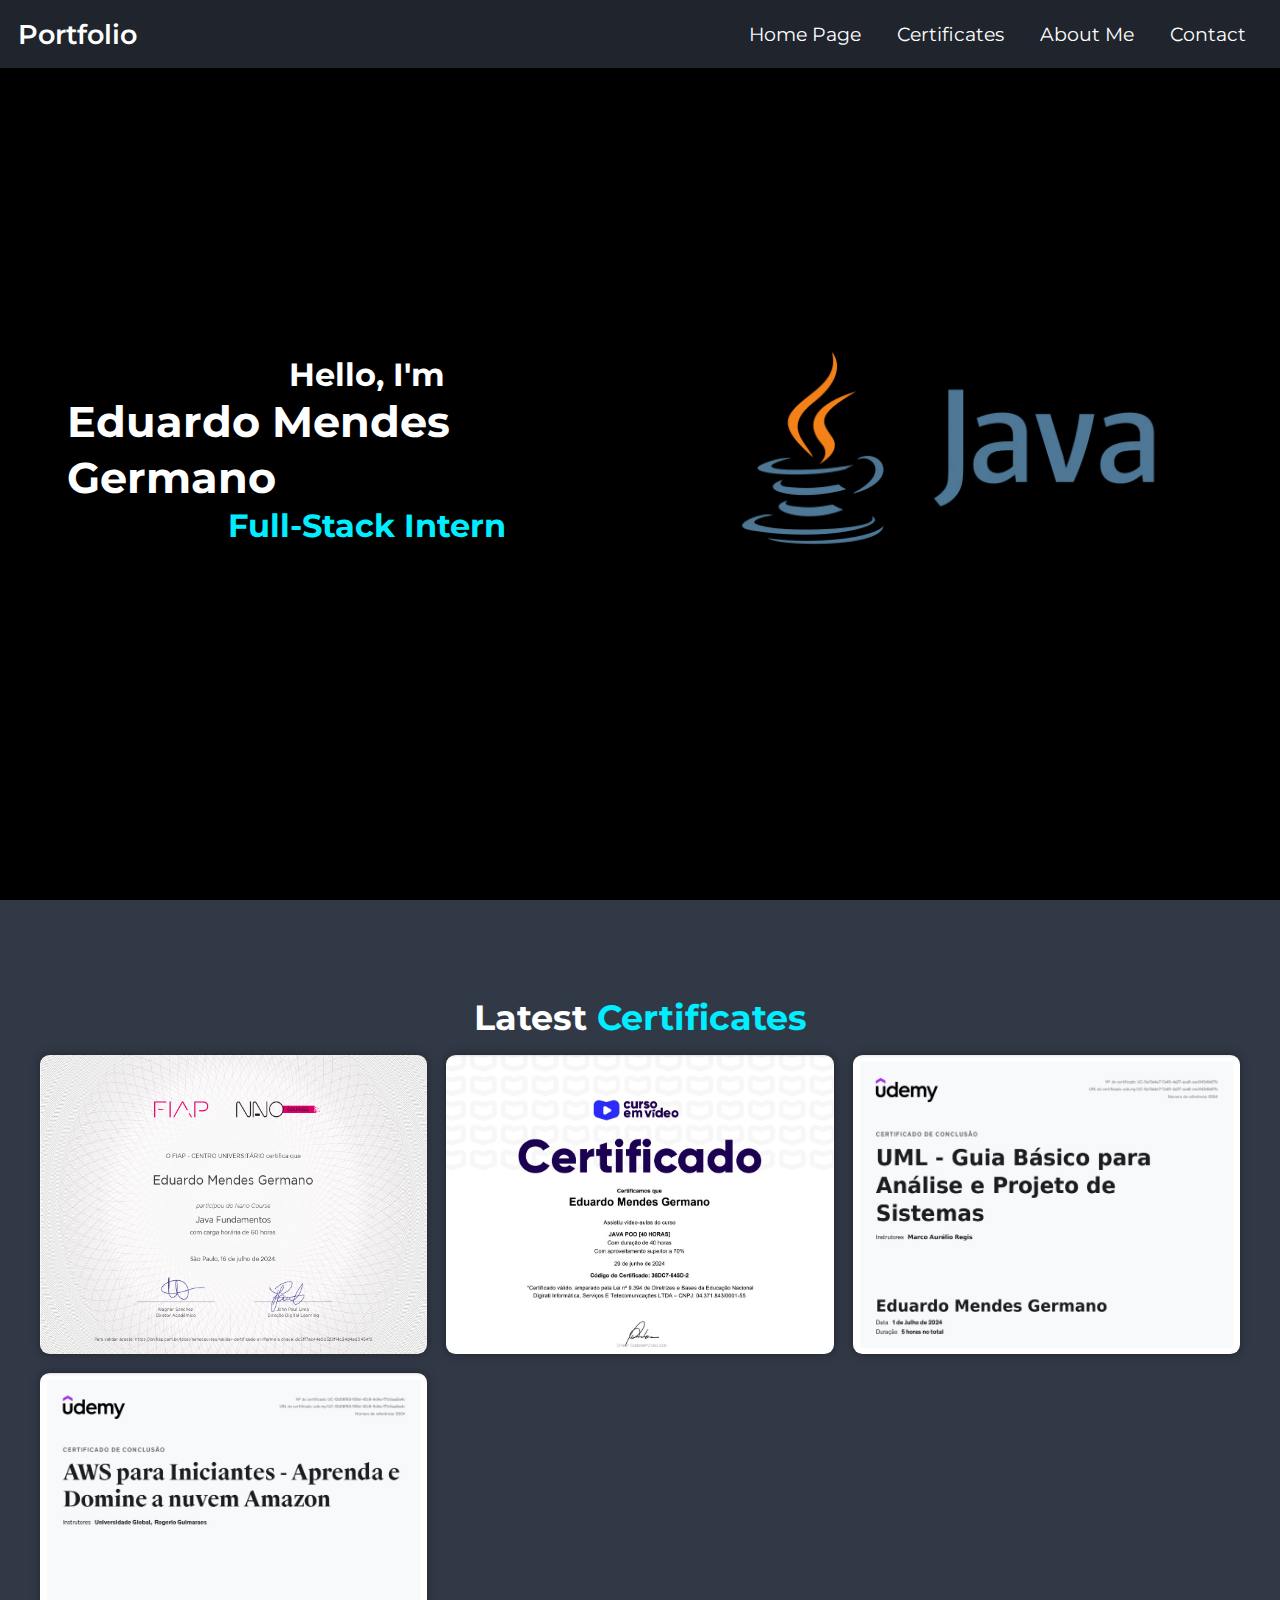
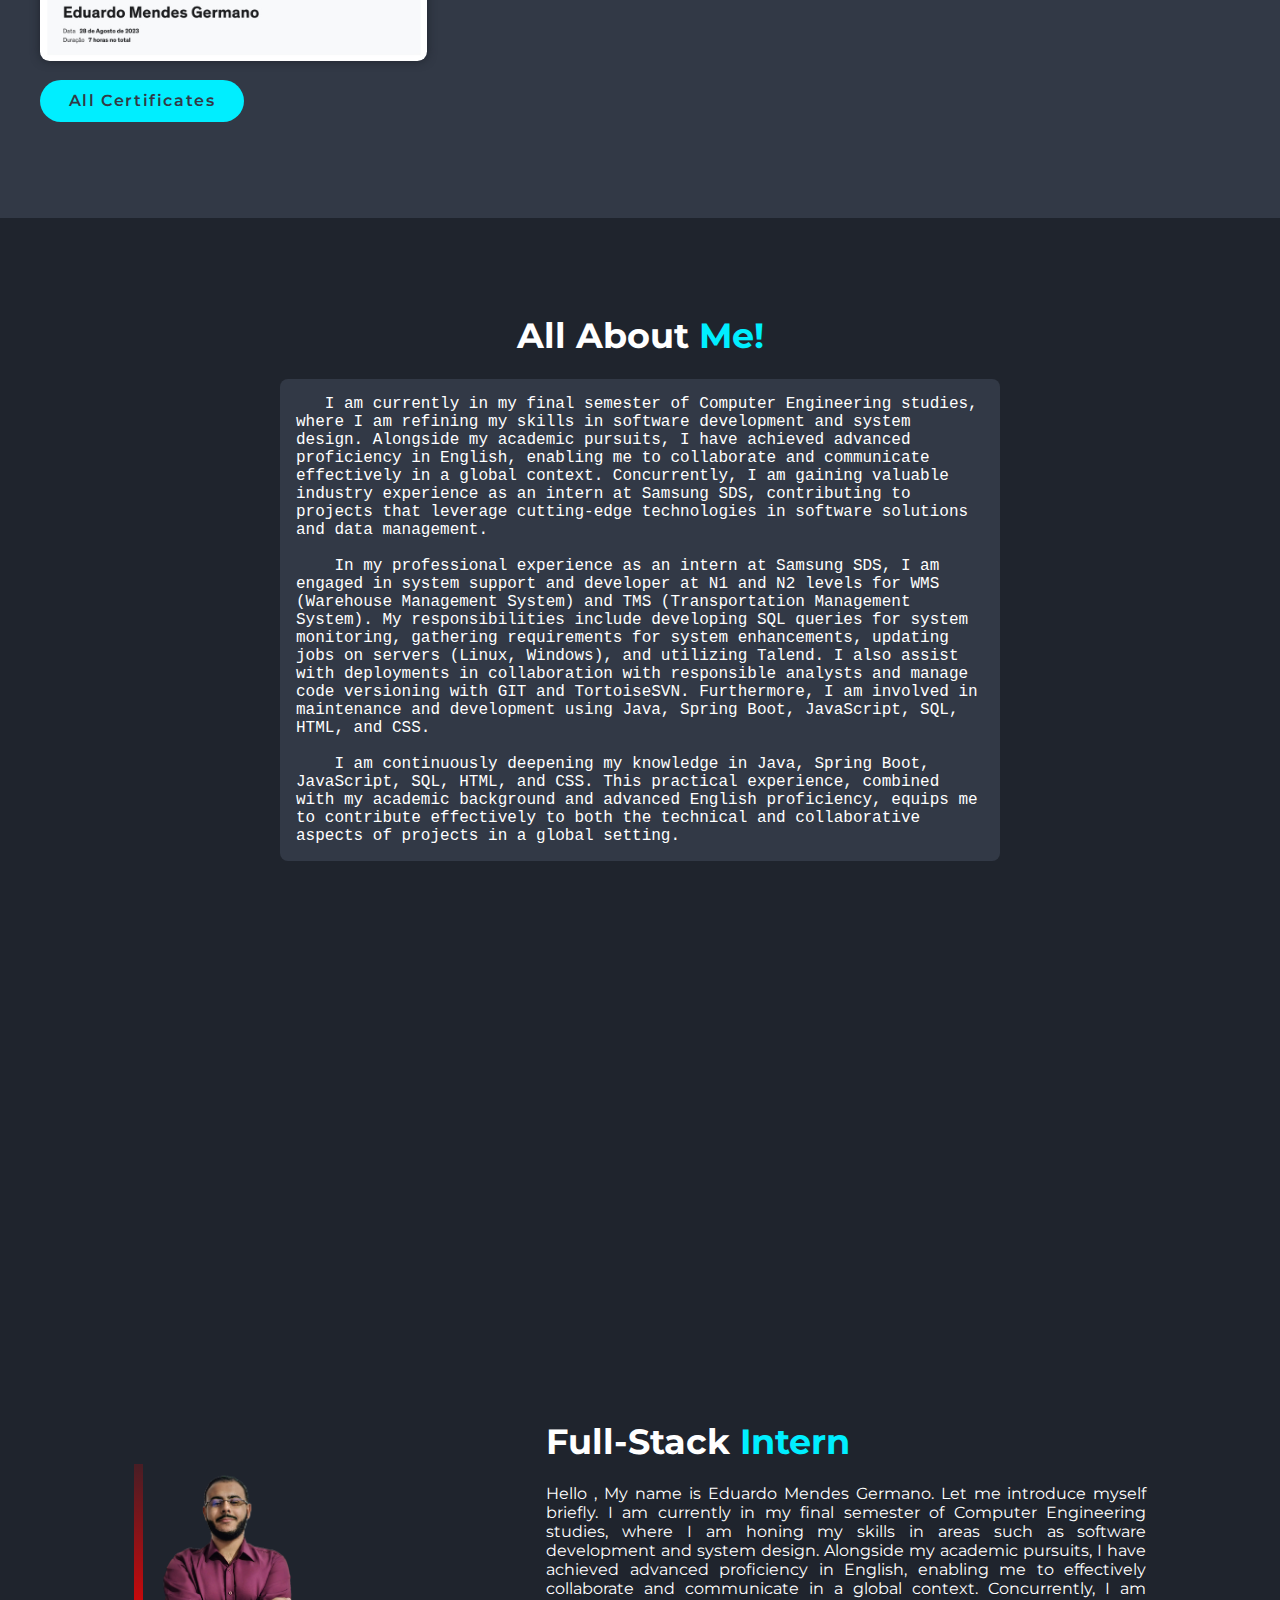
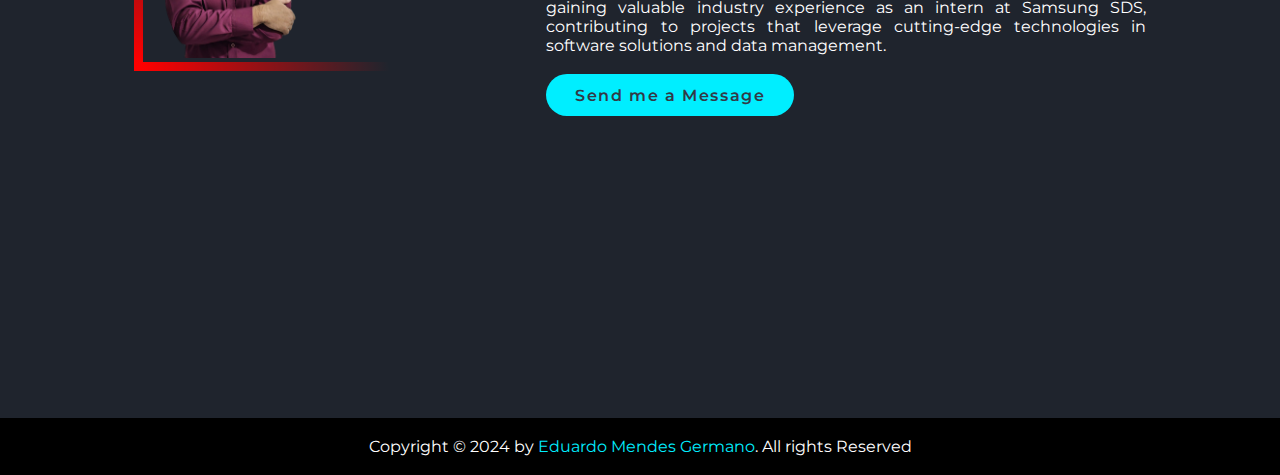
==== certificados.html @ da6b194a "Add files via upload" ====
<!DOCTYPE html>
<html lang="en">
<head>
    <meta charset="UTF-8">
    <meta name="viewport" content="width=device-width, initial-scale=1.0">
    <title>Document</title>
    <!-- Custom CSS -->
     <link rel="stylesheet" href="css/certificados.css">
     <link href='https://unpkg.com/boxicons@2.1.4/css/boxicons.min.css' rel='stylesheet'>
     <script src="js/script.js"></script>
</head>
<body>
    <header>
        <a href="#" class="logo">Portfolio</a>

        <div class="nav">
            <a href="index.html">Home Page</a>
            <a href="#portfolio">Certificates</a>
            <a href="#contact">About Me</a>
            <a href="#about">Contact</a>
        </div>

        <div class="nav-responsive">
            <a href="index.html">Home Page</a>
            <a href="#portfolio">Certificates</a> 
            <a href="#contact">About Me</a>
            <a href="#about">Contact</a>
        </div>


        <div class="menu-hamburguer">
            <div class="bar1"></div>
            <div class="bar2"></div>
            <div class="bar3"></div>
        </div>
    </header>

    <!-- home section -->
     <section class="home" id="home" style="background-color: black;">
        <div class="home-content">
            <h3>Hello, I'm</h3>
            <h1>Eduardo Mendes Germano</h1>
            <h3><span>Full-Stack Intern</span></h3>
        </div>
        
        <div>
            <img src="img/java_logo_icon_168609 (1).png" class="float-image">
        </div>

        <!-- <div class="home-img">
            <img src="img/Imagem do WhatsApp de 2024-07-03 à(s) 17.28.41_0631490b.png" alt="Profile picture">
        </div>   -->
     </section>
    <!-- /home section -->

    <!-- portfólio section -->
    <section class="portfolio" id="portfolio">
        <h2>Latest <span>Certificates</span></h2>

        <div class="portfolio-container">

            <div class="portfolio-box">
                <img src="img/fiap.png" alt="Portfolio 1">

                <div class="portfolio-layer">
                    <h4>JAVA Fundamentos</h4>
                    <a href="img/fiap.png" id="cert1" target="_blank"><i class='bx bx-link-external'></i></a>
                </div>
            </div>
            
            <div class="portfolio-box">
                <img src="img/cursoemvideo.jpg" alt="Portfolio 1">

                <div class="portfolio-layer">
                    <h4>JAVA POO</h4>
                    <a href="files/cert1.pdf" id="cert1" target="_blank"><i class='bx bx-link-external'></i></a>
                </div>
            </div>

            <div class="portfolio-box">
                <img src="img/udemy1.jpg" alt="Portfolio 1">

                <div class="portfolio-layer">
                    <h4>Web Development</h4>
                    <a href="files/cert3.pdf" id="cert1" target="_blank"><i class='bx bx-link-external'></i></a>
                </div>
            </div>

            <div class="portfolio-box">
                <img src="img/udemy2.jpg" alt="Portfolio 1">

                <div class="portfolio-layer">
                    <h4>Web Development</h4>
                    <a href="files/cert4.pdf" id="cert1" target="_blank"><i class='bx bx-link-external'></i></a>
                </div>
            </div>
        </div>

        <!--  -->
        <a href="allcertificados.html" class="btn" id="whatsButton" target="_blank">All Certificates</a>
        <!--  -->

    </section>
    <!-- /portfólio section -->

    <!-- contact section -->
     <section class="contact" id="contact">
        <h2>All About <span>Me!</span></h2>

        <form action="send_email.php" method="post">
            <textarea name="message" cols="50" rows="25" placeholder="Message" required readonly>   I am currently in my final semester of Computer Engineering studies, where I am refining my skills in software development and system design. Alongside my academic pursuits, I have achieved advanced proficiency in English, enabling me to collaborate and communicate effectively in a global context. Concurrently, I am gaining valuable industry experience as an intern at Samsung SDS, contributing to projects that leverage cutting-edge technologies in software solutions and data management.

    In my professional experience as an intern at Samsung SDS, I am engaged in system support and developer at N1 and N2 levels for WMS (Warehouse Management System) and TMS (Transportation Management System). My responsibilities include developing SQL queries for system monitoring, gathering requirements for system enhancements, updating jobs on servers (Linux, Windows), and utilizing Talend. I also assist with deployments in collaboration with responsible analysts and manage code versioning with GIT and TortoiseSVN. Furthermore, I am involved in maintenance and development using Java, Spring Boot, JavaScript, SQL, HTML, and CSS.
                
    I am continuously deepening my knowledge in Java, Spring Boot, JavaScript, SQL, HTML, and CSS. This practical experience, combined with my academic background and advanced English proficiency, equips me to contribute effectively to both the technical and collaborative aspects of projects in a global setting.
            </textarea>
            <!-- <button type="submit" class="btn">Send Message</button> -->
        </form>
     </section>
    <!-- /contact section -->

    <!-- about section -->
     <section class="about" id="about">
        <div class="about-img">
            <img src="img/Imagem do WhatsApp de 2024-07-03 à(s) 17.28.41_a36ac122.png" alt="About me">
        </div>

        <div class="about-content">
            <h1>Full-Stack <span> Intern</span></h1>
            <p>
                Hello , My name is Eduardo Mendes Germano. Let me introduce myself briefly. I am currently in my final semester of Computer Engineering studies, where I am honing my skills in areas such as software development and system design. Alongside my academic pursuits, I have achieved advanced proficiency in English, enabling me to effectively collaborate and communicate in a global context. Concurrently, I am gaining valuable industry experience as an intern at Samsung SDS, contributing to projects that leverage cutting-edge technologies in software solutions and data management.
            </p>

            <!-- <a href="https://wa.me/+5511950355939?text=" class="btn" id="whatsButton">Send me a Message</a> -->
            <a href="https://wa.me/+5511950355939?text=" class="btn" id="whatsButton" target="_blank">Send me a Message</a>
        </div>
     </section>
    <!-- /about section -->

    <footer style="background-color: black;">
        <p>Copyright &copy; 2024 by <span>Eduardo Mendes Germano</span>. All rights Reserved</p>
    </footer>
</body>
</html>
---- css/certificados.css ----
/* Imports the Poppins font from Google Fonts */
@import url('https://fonts.googleapis.com/css2?family=Montserrat:ital,wght@0,100..900;1,100..900&display=swap');

:root {
    --main-color: #00eeff;
    --text-color: #ffffff;
    --bg-color-01: #1f242d;
    --bg-color-02: #323946;
    --color-00: #0000001a;

    /* Extra */
    --color-01: #999999;
    --color-02: #009539;
    --color-03: #7950f2;
    --color-04: #c00000;
    --color-05: #232323;
}

* {
    margin: 0;
    padding: 0;
    box-sizing: border-box;
    text-decoration: none;
    border: none;
    outline: none;
    scroll-behavior: smooth;
}

html {
    font-family: "Montserrat", sans-serif;
    font-size: 16px;
}

body {
    background-color: var(--bg-color-01);
    color: var(--text-color);
    width: 100%;
}

header {
    position: fixed;
    top: 0;
    left: 0;
    width: 100%;
    padding: 1.1rem;
    background-color: var(--bg-color-01);
    display: flex;
    justify-content: space-between;
    align-items: center;
    z-index: 100;
}

.logo {
    font-size: 1.7rem;
    color: var(--text-color);
    font-weight: 600;
    cursor: default;
}

.nav-responsive  {
    display: none;
    position: absolute;
    top: 100%;
    left: 0;
    width: 100%;
    padding: 1rem;
    background-color: var(--bg-color-01);
}

.nav a, .nav-responsive a{
    font-size: 1.2rem;
    color: var(--text-color);
    padding: 0.5rem 1rem;
    transition: 0.4s;
}

.nav a:hover, .nav-responsive a:hover {
    color: var(--main-color);
}

section {
    min-height: 100vh;
    padding: 6rem 6rem 2rem;
}

span {
    color: var(--main-color);
}

.home, .about {
    display: flex;
    flex-direction: row;
    justify-content: space-evenly;
    align-items: center;
}

.home {
    background-color: black;
}

.about-img {
    border-left: solid 0.6rem var(--main-color);
    border-bottom: solid 0.6rem var(--main-color);
    border-image: linear-gradient(225deg,transparent 50%,red) 1;
}

.home-img img, .about-img img {
    width: 60%;
}

.about {
    background-color: var(--bg-color-01);
}

.home-content, .about-content {
    width: 100%;
}

.home-content h1, .about-content h1 {
    font-weight: 700;
    line-height: 1.3; 
    font-size: 2.7rem;
}

.home-content h3, .about-content h3 {
    font-weight: 700;
    font-size: 1.6rem;
}

.home-content p, .about-content p {
    margin-top: 1.2rem;
    text-align: justify;
}

.services h2,
.portfolio h2,
.contact h2 {
    font-size: 2.2rem;
    margin-bottom: 1rem;
    text-align: center;
}

.services-container {
    display: flex;
    flex-direction: row;
    justify-content: space-evenly;
}

.services-container .services-box{
    padding: 2rem 1rem 2.5rem;
    border-radius: 1.2rem;
    text-align: center;
    border: solid 0.15rem var(--bg-color-01);
    background-color: var(--bg-color-01);
    transition: 0.5s ease;
}

.services-box {
    display: flex;
    flex-direction: column;
    justify-content: space-between;
    min-height: 25rem;
    margin-bottom: 1rem;
}

.services-container .services-box:hover{
    border-color: var(--main-color);
    transform: scale(1.01);
}

.services-box i {
    font-size: 4.3rem;
    color: var(--main-color);
}

.services-box h3 {
    font-size: 1.5rem;
}

.services-box p {
    margin: 0.5rem;
    letter-spacing: 0.1;
    display: -webkit-box 4;
    -webkit-box-orient: vertical;
    overflow: hidden;
    text-overflow: ellipsis;
}

/* button */
.btn {
    display: inline-block;
    padding: 0.7rem 1.8rem;
    background-color: var(--main-color);
    border-radius: 2rem;
    color: var(--bg-color-02);
    font-weight: 600;
    letter-spacing: 0.1rem;
    transition: 0.3s ease;
    margin-top: 1.2rem;
    position: relative; /* Define a posição relativa para o botão */
    animation: floatButton 1s ease-in-out infinite; /* Aplica a animação de flutuação */
}

@keyframes floatButton {
    0% {
        transform: translateY(0);
    }
    50% {
        transform: translateY(-10px); /* Define a altura máxima do movimento */
    }
    100% {
        transform: translateY(0);
    }
}

.btn:hover {
    box-shadow: 0 0 0.3rem var(--main-color);
    background-color: inherit;
    color: var(--main-color);
    cursor: pointer;; /* Altera a cor de fundo ao passar o mouse */
}
/* /button */

.portfolio {
    background-color: var(--bg-color-02);
}

.portfolio-container {
    display: grid;
    /* grid-template-columns: auto auto auto; */
    gap: 1.2rem;
}

.portfolio-box {
    position: relative;
    border-radius: 0.6rem;
    box-shadow: 0 0 0.6rem var(--bg-color-01);
    overflow: hidden;
    display: flex;
}

.portfolio-box img {
    width: 100%;
    transition: 0.5s ease;
}

.portfolio-box img:hover {
    transform: scale(1.1);
}

.portfolio-box .portfolio-layer {
    position: absolute;
    bottom: 0;
    left: 0;
    width: 100%;
    height: 100%;
    background: linear-gradient(transparent,var(--main-color));
    display: flex;
    justify-content: center;
    align-items: center;
    flex-direction: column;
    text-align: center;
    padding: 0 4rem;
    transform: translateY(50rem);
    transition: 0.5s ease;
}

.portfolio-box:hover .portfolio-layer {
    transform: translateY(0);
}

.portfolio-layer h4{
    font-size: 1.8rem;
}

.portfolio-layer p {
    margin: 0.2rem 0 0.5rem;
}

.portfolio-layer a {
    display: inline-flex;
    justify-content: center;
    align-items: center;
    width: 3rem;
    height: 3rem;
    background: var(--text-color);
    border-radius: 50%;
}

.portfolio-layer a i {
    font-size: 1.2rem;
    color: var(--bg-color-02)
}

form {
    max-width: 45rem;
    margin: 0.6rem auto;
    text-align: center;
    margin-bottom: 2rem;
}

form .input-box {
    display: flex;
    justify-content: space-between;
    flex-wrap: wrap;
}

form .input-box input,
form textarea {
    width: 100%;
    padding: 1rem;
    font-size: 1rem;
    color: var(--text-color);
    background-color: var(--bg-color-02);
    border-radius: 0.5rem;
    margin: 0.4rem 0;
}

form textarea {
    resize: none;

}

footer {
    display: flex;
    flex-direction: row;
    justify-content: center;
    align-items: center;
    padding: 1.2rem;
    background-color: var(--bg-color-01);
}

.social-media img {
    width: 3.5rem;
}

.social-media a {
    display: inline-flex;
    justify-content: center;
    align-items: center;
    width: 2.5rem;
    height: 2.5rem;
    background: transparent;
    border: solid 0.15rem var(--main-color);
    border-radius: 50%;
    font-size: 2rem;
    color: var(--main-color);
    margin: 1.8rem 1rem 1.8rem 0;
    transition: 0.5s ease;
}

.social-media a:hover {
    background-color: var(--main-color);
    color: var(--bg-color-02);
    box-shadow: 0 0 0.3rem var(--main-color);
}

/* Menu Hamburguer */
.menu-hamburguer {
    /* display: none; */
    cursor: pointer;
}

.bar1, .bar2, .bar3 {
    width: 2rem;
    height: 0.3rem;
    background-color: var(--text-color);
    margin: 0.4rem 0;
    transition: 0.3s ease;
}

.change .bar1 {
    transform: translate(0, 0.65rem) rotate(-45deg);
}

.change .bar2 {
    opacity: 0;
}

.change .bar3 {
    transform: translate(0, -0.65rem) rotate(45deg);
}
/* /Menu Hamburguer */



.home-content {
    display: flex;
    flex-direction: column;
    align-items: center;
}

.social-media {
    display: flex;
    justify-content: center;
    gap: 10px;
    margin-top: 20px;
}

.social-link {
    color: inherit;
    text-decoration: none;
}

@media (min-width: 0px) {
    .menu-hamburguer {
        display: block;
    }

    .nav {
        display: none;
    }

    .nav-responsive a {
        display: block;
        font-size: 1.2rem;
        margin: 0.5rem 0;
    }

    section {
        padding: 6rem 2.5rem;
    }
    
    .home , .about {
        flex-direction: column;
        gap: 1.2rem;
    }
    
    .home-img, .about-img{
        width: 80%;
        max-width: 80%;
    }

    .home-content, .about-content{
        width: 100%;
    }

    .home-content div {
        text-align: center;
    }

    .home-content h1 , .about-content h1 {
        font-size: 2.2rem;
        font-weight: 700;
        line-height: 1.3;
    }

    .services-container {
        flex-direction: column;
        align-items: center;
    }

    .services-box {
        width: 100%;
    }
}

@media (min-width: 576px) {
    .home-img , .about-img {
        width: 65%;
        max-width: 65%;
    }

    .services-box {
        width: 70%;
    }
}

@media (min-width: 768px) {
    .menu-hamburguer {
        display: none;
    }
    .nav {
        display: block;
    }
    .nav-responsive, .nav-responsive a {
        display: none;
    }

    .home, .about {
        flex-direction: row;
        justify-content: space-evenly
    }

    .home-img, .about-img {
        max-width: 35%;
    }

    .home-content, .about-content {
        width: 50%;
    }

    /* .services-container {
        
    } */

    .services-box {
        width: 60%;
        margin-bottom: 2rem;
    }

    .portfolio-container {
        width: 100%;
        grid-template-columns: auto auto;
    }

    form .input-box input {
        width: 49%;
    }
    
}

@media (min-width: 992px) {
    .home-img, .about-img {
        max-width: 35%;
    }

    .services-container {
        flex-direction: row;
        gap: 1.2rem;
    }
}

@media (min-width: 1200px) {
    .home-img, .about-img {
        max-width: 25%;
    }

    .home-content h1 {
        font-size: 2.7rem;
    }

    .home-content h3 {
        font-size: 2rem;
    }

    .portfolio-container {
        grid-template-columns: auto auto auto;
    }
}

.float-image {
    max-width: 100%;
    width: 500px; /* Ajuste o tamanho conforme necessário */
    height: auto;
    animation: floatImage 1s ease-in-out infinite;
}

@keyframes floatImage {
    0% {
        transform: translateY(0);
    }
    50% {
        transform: translateY(-10px);
    }
    100% {
        transform: translateY(0);
    }
}
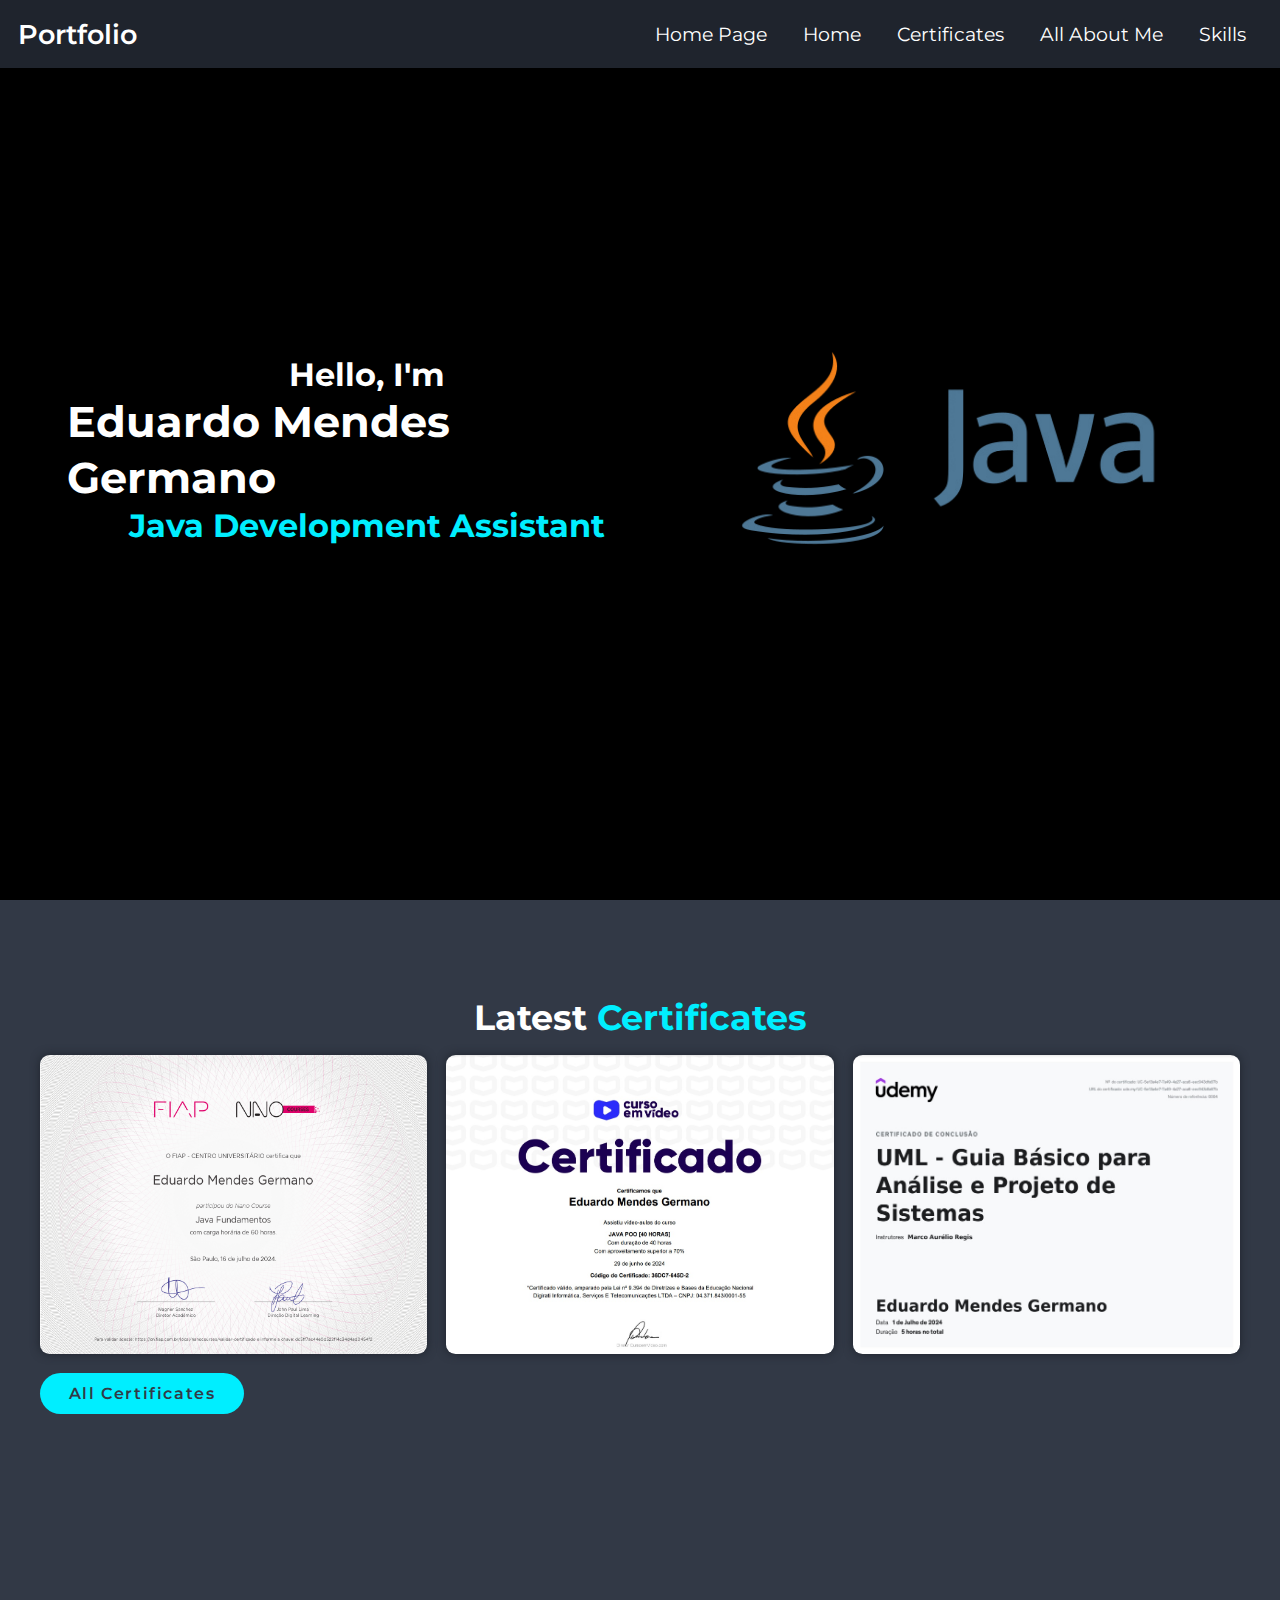
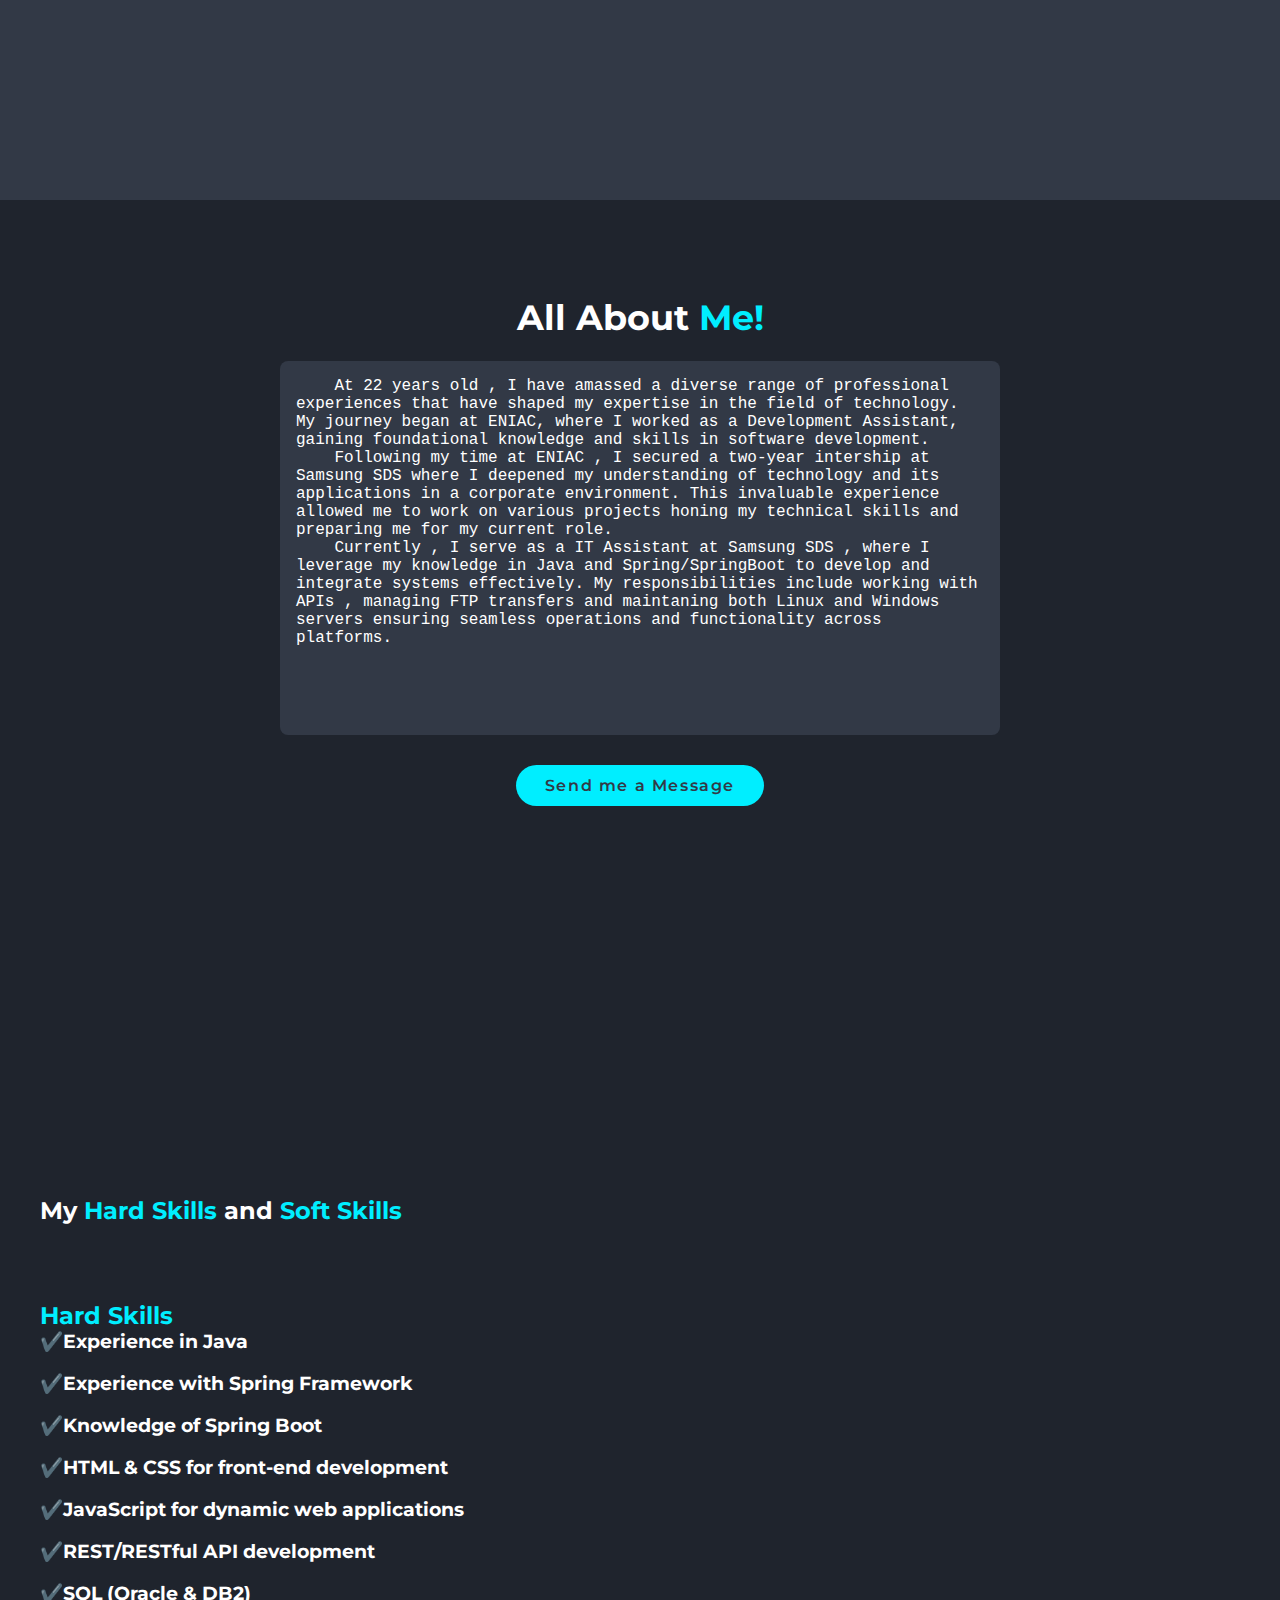
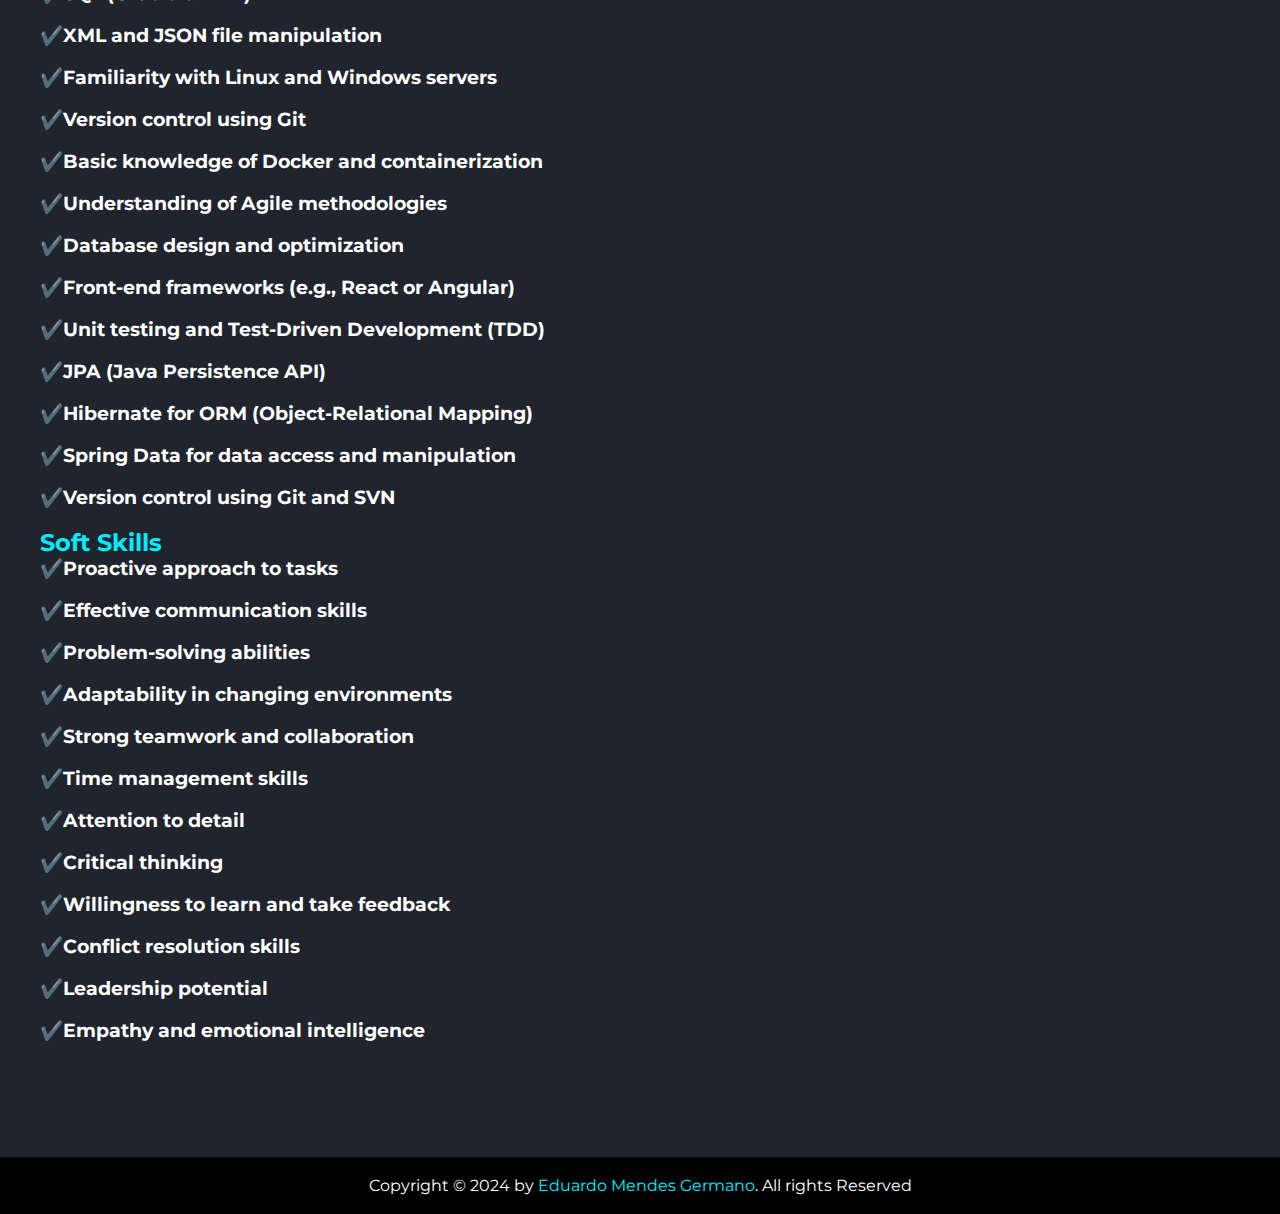
==== commit 2ac53873: "Update certificados.html" ====
--- a/certificados.html
+++ b/certificados.html
@@ -15,16 +15,18 @@
 
         <div class="nav">
             <a href="index.html">Home Page</a>
+            <a href="#home">Home</a>
             <a href="#portfolio">Certificates</a>
-            <a href="#contact">About Me</a>
-            <a href="#about">Contact</a>
+            <a href="#contact">All About Me</a>
+            <a href="#skills">Skills</a>
         </div>
 
         <div class="nav-responsive">
             <a href="index.html">Home Page</a>
+            <a href="#home">Home</a>
             <a href="#portfolio">Certificates</a> 
             <a href="#contact">About Me</a>
-            <a href="#about">Contact</a>
+            <a href="#skills">Skills</a>
         </div>
 
 
@@ -40,7 +42,7 @@
         <div class="home-content">
             <h3>Hello, I'm</h3>
             <h1>Eduardo Mendes Germano</h1>
-            <h3><span>Full-Stack Intern</span></h3>
+            <h3><span>Java Development Assistant</span></h3>
         </div>
         
         <div>
@@ -81,17 +83,8 @@
                 <img src="img/udemy1.jpg" alt="Portfolio 1">
 
                 <div class="portfolio-layer">
-                    <h4>Web Development</h4>
+                    <h4>UML</h4>
                     <a href="files/cert3.pdf" id="cert1" target="_blank"><i class='bx bx-link-external'></i></a>
-                </div>
-            </div>
-
-            <div class="portfolio-box">
-                <img src="img/udemy2.jpg" alt="Portfolio 1">
-
-                <div class="portfolio-layer">
-                    <h4>Web Development</h4>
-                    <a href="files/cert4.pdf" id="cert1" target="_blank"><i class='bx bx-link-external'></i></a>
                 </div>
             </div>
         </div>
@@ -108,34 +101,71 @@
         <h2>All About <span>Me!</span></h2>
 
         <form action="send_email.php" method="post">
-            <textarea name="message" cols="50" rows="25" placeholder="Message" required readonly>   I am currently in my final semester of Computer Engineering studies, where I am refining my skills in software development and system design. Alongside my academic pursuits, I have achieved advanced proficiency in English, enabling me to collaborate and communicate effectively in a global context. Concurrently, I am gaining valuable industry experience as an intern at Samsung SDS, contributing to projects that leverage cutting-edge technologies in software solutions and data management.
-
-    In my professional experience as an intern at Samsung SDS, I am engaged in system support and developer at N1 and N2 levels for WMS (Warehouse Management System) and TMS (Transportation Management System). My responsibilities include developing SQL queries for system monitoring, gathering requirements for system enhancements, updating jobs on servers (Linux, Windows), and utilizing Talend. I also assist with deployments in collaboration with responsible analysts and manage code versioning with GIT and TortoiseSVN. Furthermore, I am involved in maintenance and development using Java, Spring Boot, JavaScript, SQL, HTML, and CSS.
-                
-    I am continuously deepening my knowledge in Java, Spring Boot, JavaScript, SQL, HTML, and CSS. This practical experience, combined with my academic background and advanced English proficiency, equips me to contribute effectively to both the technical and collaborative aspects of projects in a global setting.
+            <textarea name="message" cols="50" rows="19" placeholder="Message" required readonly>
+    At 22 years old , I have amassed a diverse range of professional experiences that have shaped my expertise in the field of technology. My journey began at ENIAC, where I worked as a Development Assistant, gaining foundational knowledge and skills in software development.
+    Following my time at ENIAC , I secured a two-year intership at Samsung SDS where I deepened my understanding of technology and its applications in a corporate environment. This invaluable experience allowed me to work on various projects honing my technical skills and preparing me for my current role.
+    Currently , I serve as a IT Assistant at Samsung SDS , where I leverage my knowledge in Java and Spring/SpringBoot to develop and integrate systems effectively. My responsibilities include working with APIs , managing FTP transfers and maintaning both Linux and Windows servers ensuring seamless operations and functionality across platforms.
             </textarea>
+        </div>
+            <a href="https://wa.me/+5511950355939?text=" class="btn" id="whatsButton" target="_blank">Send me a Message</a>
+        </div>
             <!-- <button type="submit" class="btn">Send Message</button> -->
         </form>
      </section>
-    <!-- /contact section -->
 
-    <!-- about section -->
-     <section class="about" id="about">
-        <div class="about-img">
-            <img src="img/Imagem do WhatsApp de 2024-07-03 à(s) 17.28.41_a36ac122.png" alt="About me">
+     <!--SOFTSKILL AND HARDSKILL-->
+     <section class="skills" id="skills">
+
+        <h2>My<span> Hard Skills</span> and <span>Soft Skills</span></h2> </br></br></br></br>
+
+        <div class="mycontainer">
+
+            <div>
+                <h2 style="color: #00eeff;">Hard Skills</h2>
+                <ul>
+                    <h3><span class="check-icon">✔️</span>Experience in Java</h3></br>
+                    <h3><span class="check-icon">✔️</span>Experience with Spring Framework</h3></br>
+                    <h3><span class="check-icon">✔️</span>Knowledge of Spring Boot</h3></br>
+                    <h3><span class="check-icon">✔️</span>HTML & CSS for front-end development</h3></br>
+                    <h3><span class="check-icon">✔️</span>JavaScript for dynamic web applications</h3></br>
+                    <h3><span class="check-icon">✔️</span>REST/RESTful API development</h3></br>
+                    <h3><span class="check-icon">✔️</span>SQL (Oracle & DB2)</h3></br>
+                    <h3><span class="check-icon">✔️</span>XML and JSON file manipulation</h3></br>
+                    <h3><span class="check-icon">✔️</span>Familiarity with Linux and Windows servers</h3></br>
+                    <h3><span class="check-icon">✔️</span>Version control using Git</h3></br>
+                    <h3><span class="check-icon">✔️</span>Basic knowledge of Docker and containerization</h3></br>
+                    <h3><span class="check-icon">✔️</span>Understanding of Agile methodologies</h3></br>
+                    <h3><span class="check-icon">✔️</span>Database design and optimization</h3></br>
+                    <h3><span class="check-icon">✔️</span>Front-end frameworks (e.g., React or Angular)</h3></br>
+                    <h3><span class="check-icon">✔️</span>Unit testing and Test-Driven Development (TDD)</h3></br>
+                    <h3><span class="check-icon">✔️</span>JPA (Java Persistence API)</h3></br>
+                    <h3><span class="check-icon">✔️</span>Hibernate for ORM (Object-Relational Mapping)</h3></br>
+                    <h3><span class="check-icon">✔️</span>Spring Data for data access and manipulation</h3></br>
+                    <h3><span class="check-icon">✔️</span>Version control using Git and SVN</h3></br>
+                </ul>
+            </div>
+        
+            <div>
+                <h2 style="color: #00eeff;">Soft Skills</h2>
+                <ul>
+                    <h3><span class="check-icon">✔️</span>Proactive approach to tasks</h3></br>
+                    <h3><span class="check-icon">✔️</span>Effective communication skills</h3></br>
+                    <h3><span class="check-icon">✔️</span>Problem-solving abilities</h3></br>
+                    <h3><span class="check-icon">✔️</span>Adaptability in changing environments</h3></br>
+                    <h3><span class="check-icon">✔️</span>Strong teamwork and collaboration</h3></br>
+                    <h3><span class="check-icon">✔️</span>Time management skills</h3></br>
+                    <h3><span class="check-icon">✔️</span>Attention to detail</h3></br>
+                    <h3><span class="check-icon">✔️</span>Critical thinking</h3></br>
+                    <h3><span class="check-icon">✔️</span>Willingness to learn and take feedback</h3></br>
+                    <h3><span class="check-icon">✔️</span>Conflict resolution skills</h3></br>
+                    <h3><span class="check-icon">✔️</span>Leadership potential</h3></br>
+                    <h3><span class="check-icon">✔️</span>Empathy and emotional intelligence</h3></br>
+                </ul>
+            </div>
+        
         </div>
 
-        <div class="about-content">
-            <h1>Full-Stack <span> Intern</span></h1>
-            <p>
-                Hello , My name is Eduardo Mendes Germano. Let me introduce myself briefly. I am currently in my final semester of Computer Engineering studies, where I am honing my skills in areas such as software development and system design. Alongside my academic pursuits, I have achieved advanced proficiency in English, enabling me to effectively collaborate and communicate in a global context. Concurrently, I am gaining valuable industry experience as an intern at Samsung SDS, contributing to projects that leverage cutting-edge technologies in software solutions and data management.
-            </p>
-
-            <!-- <a href="https://wa.me/+5511950355939?text=" class="btn" id="whatsButton">Send me a Message</a> -->
-            <a href="https://wa.me/+5511950355939?text=" class="btn" id="whatsButton" target="_blank">Send me a Message</a>
-        </div>
      </section>
-    <!-- /about section -->
 
     <footer style="background-color: black;">
         <p>Copyright &copy; 2024 by <span>Eduardo Mendes Germano</span>. All rights Reserved</p>
